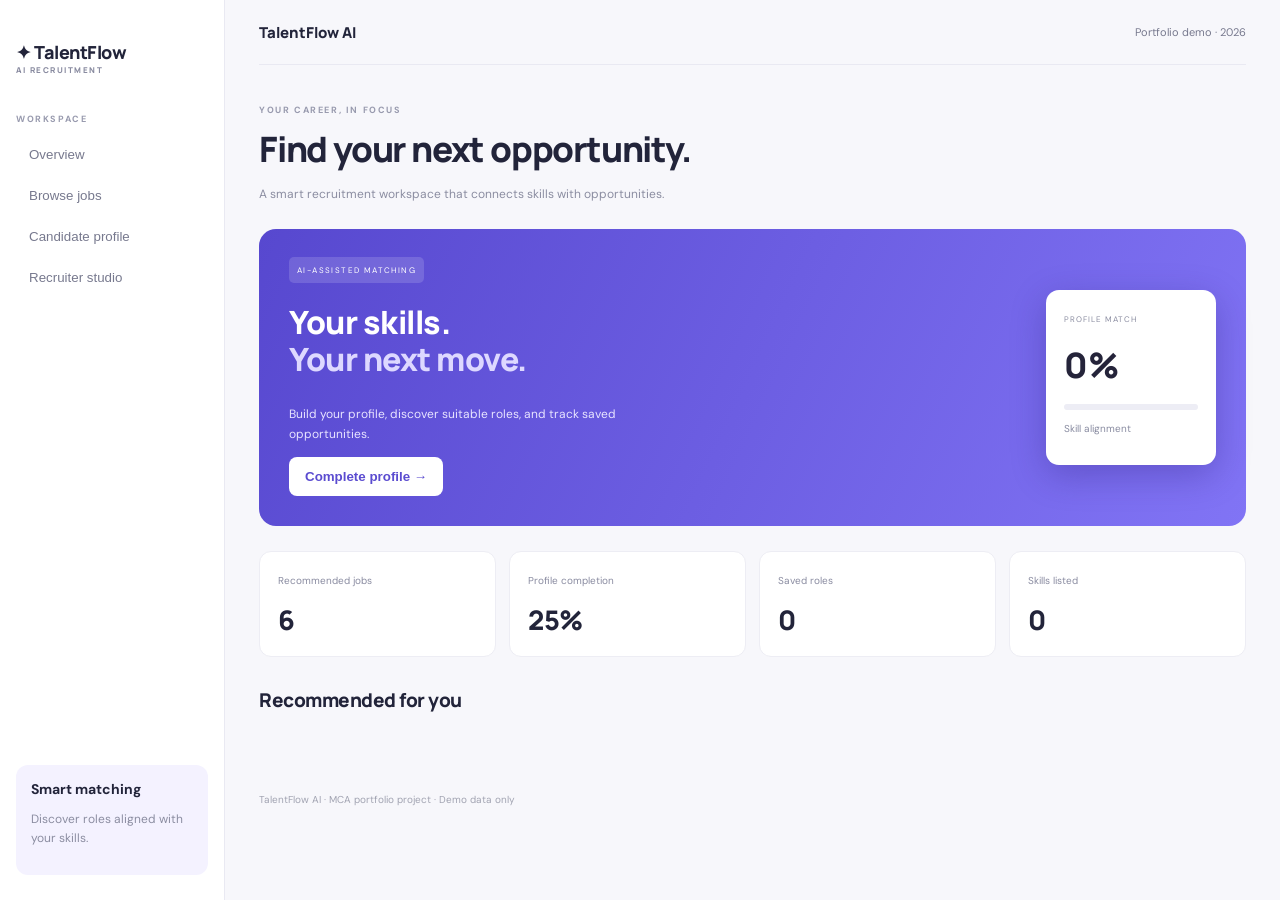
==== index.html @ c7f5d152 "Add files via upload" ====
<!doctype html><html lang="en"><head><meta charset="utf-8"><meta name="viewport" content="width=device-width,initial-scale=1"><title>TalentFlow AI | Recruitment</title><link rel="stylesheet" href="style.css"></head><body><aside><h2>✦ TalentFlow <small>AI RECRUITMENT</small></h2><p class="label">WORKSPACE</p><button data-tab="home">Overview</button><button data-tab="jobs">Browse jobs</button><button data-tab="profile">Candidate profile</button><button data-tab="recruiter">Recruiter studio</button><div class="tip"><b>Smart matching</b><p>Discover roles aligned with your skills.</p></div></aside><main><header><b>TalentFlow AI</b><span>Portfolio demo · 2026</span></header><section id="home" class="tab active"><p class="eyebrow">YOUR CAREER, IN FOCUS</p><h1>Find your next opportunity.</h1><p class="muted">A smart recruitment workspace that connects skills with opportunities.</p><div class="hero"><div><span class="pill">AI-ASSISTED MATCHING</span><h2>Your skills.<br><em>Your next move.</em></h2><p>Build your profile, discover suitable roles, and track saved opportunities.</p><button class="white" data-jump="profile">Complete profile →</button></div><div class="score"><small>PROFILE MATCH</small><strong id="heroScore">0%</strong><div class="bar"><i id="heroBar"></i></div><p>Skill alignment</p></div></div><div class="stats"><article><small>Recommended jobs</small><h2 id="statJobs">6</h2></article><article><small>Profile completion</small><h2 id="statProfile">25%</h2></article><article><small>Saved roles</small><h2 id="statSaved">0</h2></article><article><small>Skills listed</small><h2 id="statSkills">0</h2></article></div><h2>Recommended for you</h2><div id="homeJobs" class="jobs"></div></section><section id="jobs" class="tab"><p class="eyebrow">OPPORTUNITIES</p><h1>Browse jobs</h1><input id="search" placeholder="Search job title, company or skill"><div id="allJobs" class="jobs"></div></section><section id="profile" class="tab"><p class="eyebrow">YOUR CAREER STORY</p><h1>Candidate profile</h1><div class="columns"><form id="profileForm" class="panel"><label>Full name<input id="name" value="Pranshu" required></label><label>Email<input id="email" type="email" placeholder="you@example.com"></label><label>Target role<select id="role"><option>Data Analyst</option><option>Software Developer</option><option>AI / ML Engineer</option><option>Full Stack Developer</option></select></label><label>Experience level<select id="exp"><option>Fresher</option><option>Internship experience</option><option>1–2 years</option></select></label><label>Skills (comma-separated)<textarea id="skills" rows="4" placeholder="Python, SQL, JavaScript, React"></textarea></label><div class="chips"><button type="button" data-skill="Python">+ Python</button><button type="button" data-skill="SQL">+ SQL</button><button type="button" data-skill="JavaScript">+ JavaScript</button><button type="button" data-skill="React">+ React</button><button type="button" data-skill="Machine Learning">+ Machine Learning</button></div><label>Resume file (optional)<input id="resume" type="file" accept=".txt,.pdf,.doc,.docx"></label><p class="muted">TXT files can be scanned locally for skills. PDF/DOC files can be selected, but enter skills manually in this demo.</p><button class="primary">Save profile</button></form><div class="panel"><div class="avatar">P</div><h2 id="previewName">Pranshu</h2><p id="previewRole" class="muted">Data Analyst · Fresher</p><h3>Profile completion</h3><div class="bar"><i id="profileBar"></i></div><p id="completion">25% complete</p><h3>Detected skills</h3><div id="skillTags" class="tags">No skills added yet</div><p class="notice">Tip: list only skills you can confidently discuss in an interview.</p></div></div></section><section id="recruiter" class="tab"><p class="eyebrow">EMPLOYER WORKSPACE</p><h1>Recruiter studio</h1><div class="columns"><form id="jobForm" class="panel"><h2>Post a demo role</h2><label>Job title<input id="newTitle" required placeholder="Junior Data Analyst"></label><label>Company<input id="newCompany" required placeholder="Example Technologies"></label><label>Type<select id="newType"><option>Full-time</option><option>Internship</option><option>Remote</option></select></label><label>Required skills<input id="newSkills" required placeholder="Python, SQL, Excel"></label><label>Description<textarea id="newDesc" rows="3"></textarea></label><button class="primary">Publish role</button></form><div class="panel"><h2>Posted demo roles</h2><div id="posted">No custom roles yet.</div><p class="notice">Demo only: matching uses skill overlap and does not make real hiring decisions.</p></div></div></section><footer>TalentFlow AI · MCA portfolio project · Demo data only</footer></main><div id="toast"></div><script src="app.js"></script></body></html>
---- style.css ----
@import url('https://fonts.googleapis.com/css2?family=DM+Sans:wght@400;500;600;700&family=Manrope:wght@600;700;800&display=swap');*{box-sizing:border-box}body{margin:0;background:#f7f7fb;color:#22243a;font:14px 'DM Sans',sans-serif;display:flex}aside{width:225px;background:white;border-right:1px solid #e9e9f2;min-height:100vh;padding:25px 16px;position:fixed}aside h2{font:800 18px Manrope}aside small{display:block;color:#898ba0;font-size:8px;letter-spacing:1.5px}aside button{width:100%;text-align:left;border:0;background:transparent;padding:13px;border-radius:9px;color:#77798e;cursor:pointer}aside button:hover,aside button.active{background:#efedff;color:#6354df}.label,.eyebrow{font-size:9px;letter-spacing:1.6px;font-weight:700;color:#989aae}.label{margin-top:38px}.tip{position:absolute;bottom:25px;left:16px;right:16px;padding:15px;background:#f4f2ff;border-radius:12px}.tip p,.muted{color:#8b8da1;font-size:12px;line-height:1.6}main{margin-left:225px;width:calc(100% - 225px);padding:0 34px}header{height:65px;display:flex;align-items:center;justify-content:space-between;border-bottom:1px solid #e9e9f2;color:#77798e;font-size:11px}header b{color:#22243a;font:800 15px Manrope}.tab{display:none;padding-top:30px}.tab.active{display:block}h1{font:800 clamp(25px,3vw,35px) Manrope;letter-spacing:-1.2px;margin:9px 0}h2{font:800 19px Manrope;letter-spacing:-.5px}h3{font-size:13px}.hero{margin:25px 0;background:linear-gradient(115deg,#5748cf,#8174f5);color:white;border-radius:17px;padding:30px;min-height:220px;display:flex;justify-content:space-between;align-items:center;gap:20px}.hero h2{font-size:32px;line-height:1.15}.hero em{font-style:normal;color:#ddd8ff}.hero p{font-size:12px;line-height:1.7;max-width:350px;color:#e8e4ff}.pill{font-size:8px;letter-spacing:1.4px;background:#ffffff25;padding:8px;border-radius:5px}.white,.primary{border:0;border-radius:8px;padding:12px 16px;font-weight:700;cursor:pointer}.white{color:#5b4cd0;background:white}.primary{background:#6555e5;color:white}.score{background:white;color:#25243a;border-radius:13px;padding:18px;min-width:170px;box-shadow:0 10px 35px #30208055}.score small{font-size:8px;color:#8b8da1;letter-spacing:1px}.score strong{display:block;font:800 35px Manrope;margin:15px 0}.bar{height:6px;background:#ededf5;border-radius:10px;overflow:hidden}.bar i{display:block;width:0;height:100%;background:linear-gradient(90deg,#7567ed,#35c99a);transition:width .2s}.score p{color:#888ba0;font-size:10px}.stats{display:grid;grid-template-columns:repeat(4,1fr);gap:13px;margin:20px 0 30px}.stats article,.panel{background:white;border:1px solid #ededf4;border-radius:12px;padding:18px}.stats small{font-size:10px;color:#898ba0}.stats h2{font-size:27px;margin:13px 0 0}.jobs{display:grid;gap:12px;margin:15px 0 30px}.job{background:white;border:1px solid #ededf4;border-radius:12px;padding:16px;display:flex;gap:12px;align-items:flex-start}.logo{width:38px;height:38px;border-radius:10px;background:#efedff;color:#6656df;display:grid;place-items:center;font-weight:800;font-size:17px;flex-shrink:0}.jobbody{flex:1}.job h3{margin:2px 0 5px}.job p{margin:0;color:#898ba0;font-size:10px}.tags,.chips{display:flex;flex-wrap:wrap;gap:6px;margin-top:10px}.tags span{font-size:9px;background:#f0efff;color:#6555d8;padding:6px 8px;border-radius:5px}.job button{border:1px solid #dedbf9;background:white;color:#6555d8;border-radius:7px;padding:8px;font-size:10px;font-weight:700}.match{background:#e4fbf2;color:#159b70;padding:6px 8px;border-radius:6px;font-size:9px;font-weight:700;white-space:nowrap}.columns{display:grid;grid-template-columns:1.2fr .8fr;gap:16px;align-items:start}.panel label{display:block;font-size:11px;font-weight:600;color:#77798e;margin-bottom:14px}.panel input,.panel select,.panel textarea,#search{display:block;width:100%;border:1px solid #e5e5ef;background:white;border-radius:8px;padding:12px;margin-top:7px;font:11px 'DM Sans';color:#25243a}.chips button{border:1px solid #e4e1fa;color:#6555d8;background:#faf9ff;border-radius:20px;padding:7px 9px;font-size:9px}.avatar{margin:auto;width:58px;height:58px;border-radius:18px;background:#f0c8df;color:#743b65;display:grid;place-items:center;font:800 22px Manrope}.panel:has(.avatar){text-align:center}.panel:has(.avatar) h2{margin-bottom:4px}.notice{padding:12px;background:#f6f5ff;border-radius:8px;color:#83859b;font-size:10px;line-height:1.6}.pageheading{margin-bottom:20px}#search{margin:20px 0;max-width:600px}footer{padding:35px 0 20px;color:#a1a3b1;font-size:10px}#toast{position:fixed;bottom:20px;left:50%;transform:translateX(-50%);background:#22243a;color:white;padding:12px 18px;border-radius:8px;display:none;font-size:12px}@media(max-width:760px){body{display:block}aside{position:static;width:100%;min-height:0;padding:12px;display:flex;align-items:center;gap:5px;overflow:auto;border-right:0;border-bottom:1px solid #e9e9f2}aside h2{font-size:13px;min-width:130px;margin:0}aside h2 small,.label,.tip{display:none}aside button{width:auto;white-space:nowrap;font-size:10px;padding:10px}main{margin:0;width:100%;padding:0 14px}header{height:50px}.hero{padding:20px;align-items:flex-start;flex-direction:column}.hero h2{font-size:28px}.score{width:100%}.stats{grid-template-columns:1fr 1fr;gap:8px}.stats article{padding:13px}.stats h2{font-size:23px}.columns{grid-template-columns:1fr}.job{padding:12px;gap:8px}.match{font-size:8px}.job button{padding:7px}.tab{padding-top:22px}}
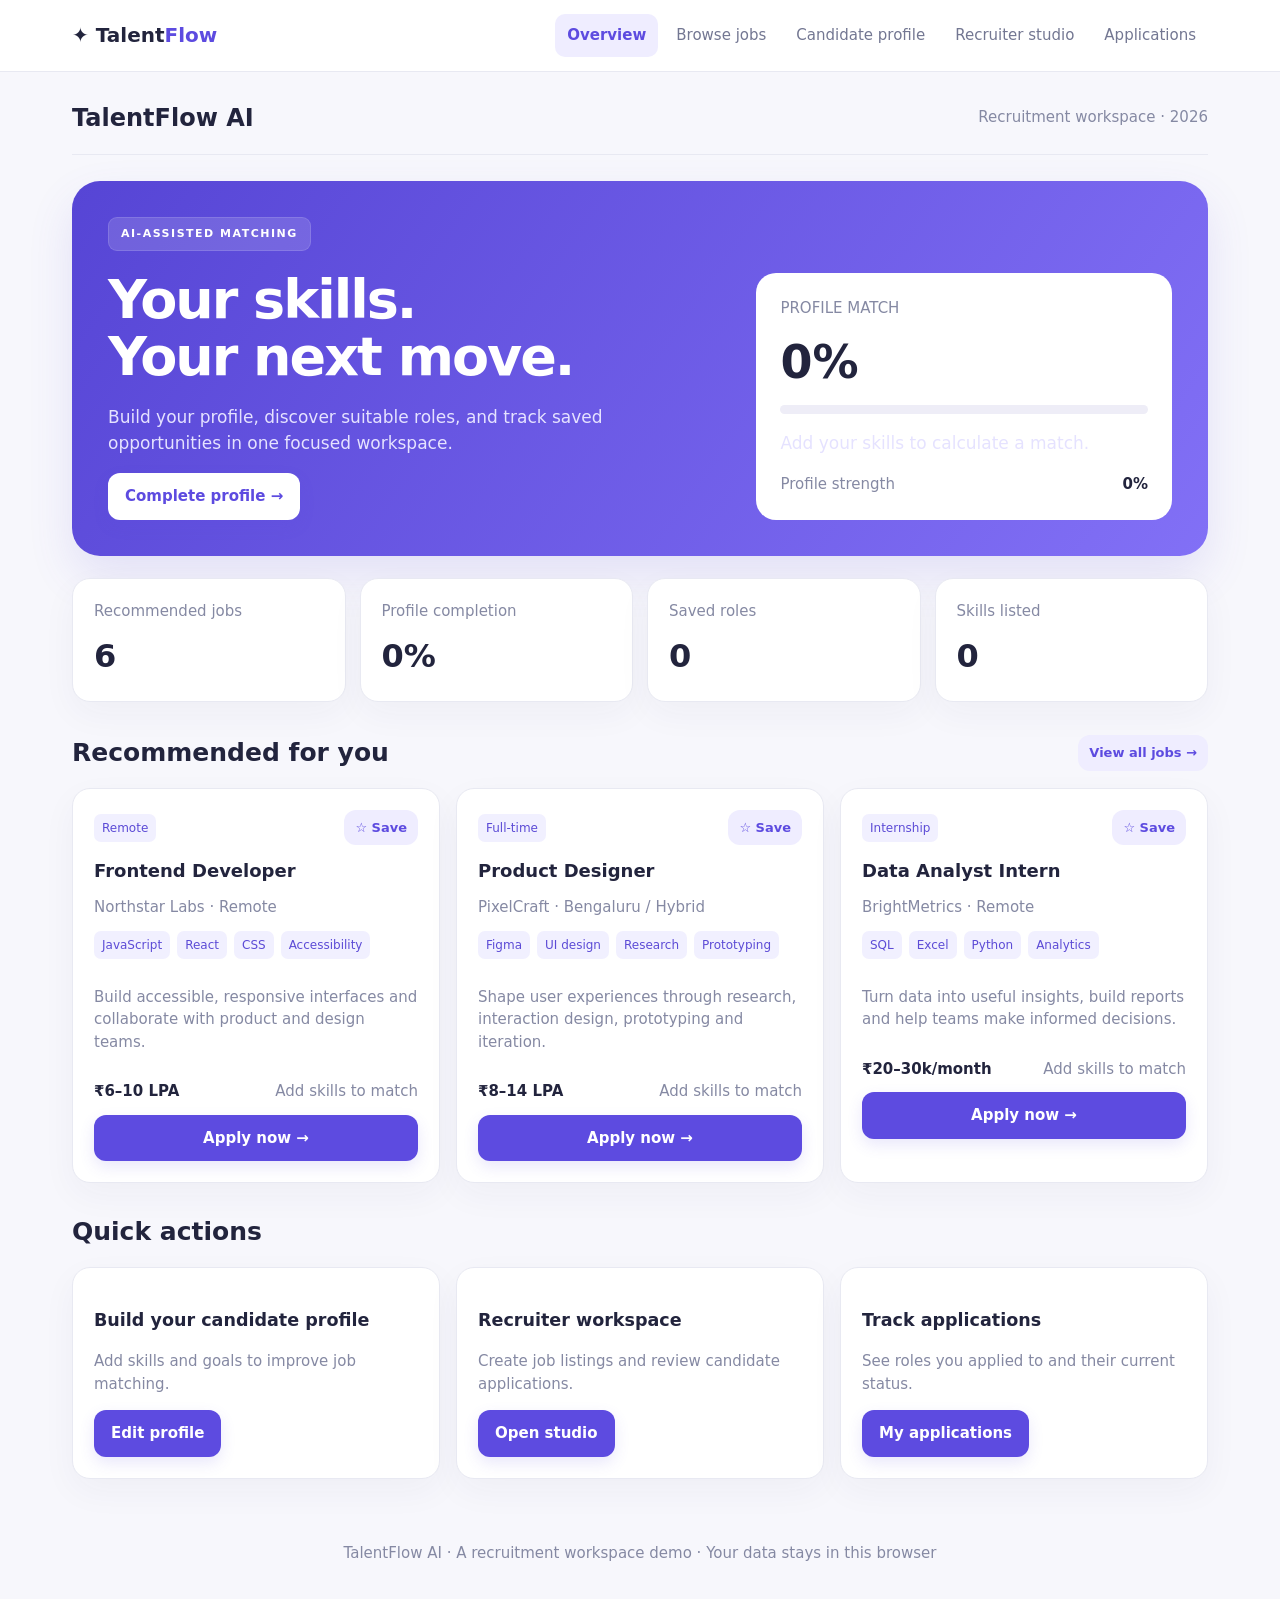
==== commit 3a4d476a: "Add files via upload" ====
--- a/index.html
+++ b/index.html
@@ -1 +1,61 @@
-<!doctype html><html lang="en"><head><meta charset="utf-8"><meta name="viewport" content="width=device-width,initial-scale=1"><title>TalentFlow AI | Recruitment</title><link rel="stylesheet" href="style.css"></head><body><aside><h2>✦ TalentFlow <small>AI RECRUITMENT</small></h2><p class="label">WORKSPACE</p><button data-tab="home">Overview</button><button data-tab="jobs">Browse jobs</button><button data-tab="profile">Candidate profile</button><button data-tab="recruiter">Recruiter studio</button><div class="tip"><b>Smart matching</b><p>Discover roles aligned with your skills.</p></div></aside><main><header><b>TalentFlow AI</b><span>Portfolio demo · 2026</span></header><section id="home" class="tab active"><p class="eyebrow">YOUR CAREER, IN FOCUS</p><h1>Find your next opportunity.</h1><p class="muted">A smart recruitment workspace that connects skills with opportunities.</p><div class="hero"><div><span class="pill">AI-ASSISTED MATCHING</span><h2>Your skills.<br><em>Your next move.</em></h2><p>Build your profile, discover suitable roles, and track saved opportunities.</p><button class="white" data-jump="profile">Complete profile →</button></div><div class="score"><small>PROFILE MATCH</small><strong id="heroScore">0%</strong><div class="bar"><i id="heroBar"></i></div><p>Skill alignment</p></div></div><div class="stats"><article><small>Recommended jobs</small><h2 id="statJobs">6</h2></article><article><small>Profile completion</small><h2 id="statProfile">25%</h2></article><article><small>Saved roles</small><h2 id="statSaved">0</h2></article><article><small>Skills listed</small><h2 id="statSkills">0</h2></article></div><h2>Recommended for you</h2><div id="homeJobs" class="jobs"></div></section><section id="jobs" class="tab"><p class="eyebrow">OPPORTUNITIES</p><h1>Browse jobs</h1><input id="search" placeholder="Search job title, company or skill"><div id="allJobs" class="jobs"></div></section><section id="profile" class="tab"><p class="eyebrow">YOUR CAREER STORY</p><h1>Candidate profile</h1><div class="columns"><form id="profileForm" class="panel"><label>Full name<input id="name" value="Pranshu" required></label><label>Email<input id="email" type="email" placeholder="you@example.com"></label><label>Target role<select id="role"><option>Data Analyst</option><option>Software Developer</option><option>AI / ML Engineer</option><option>Full Stack Developer</option></select></label><label>Experience level<select id="exp"><option>Fresher</option><option>Internship experience</option><option>1–2 years</option></select></label><label>Skills (comma-separated)<textarea id="skills" rows="4" placeholder="Python, SQL, JavaScript, React"></textarea></label><div class="chips"><button type="button" data-skill="Python">+ Python</button><button type="button" data-skill="SQL">+ SQL</button><button type="button" data-skill="JavaScript">+ JavaScript</button><button type="button" data-skill="React">+ React</button><button type="button" data-skill="Machine Learning">+ Machine Learning</button></div><label>Resume file (optional)<input id="resume" type="file" accept=".txt,.pdf,.doc,.docx"></label><p class="muted">TXT files can be scanned locally for skills. PDF/DOC files can be selected, but enter skills manually in this demo.</p><button class="primary">Save profile</button></form><div class="panel"><div class="avatar">P</div><h2 id="previewName">Pranshu</h2><p id="previewRole" class="muted">Data Analyst · Fresher</p><h3>Profile completion</h3><div class="bar"><i id="profileBar"></i></div><p id="completion">25% complete</p><h3>Detected skills</h3><div id="skillTags" class="tags">No skills added yet</div><p class="notice">Tip: list only skills you can confidently discuss in an interview.</p></div></div></section><section id="recruiter" class="tab"><p class="eyebrow">EMPLOYER WORKSPACE</p><h1>Recruiter studio</h1><div class="columns"><form id="jobForm" class="panel"><h2>Post a demo role</h2><label>Job title<input id="newTitle" required placeholder="Junior Data Analyst"></label><label>Company<input id="newCompany" required placeholder="Example Technologies"></label><label>Type<select id="newType"><option>Full-time</option><option>Internship</option><option>Remote</option></select></label><label>Required skills<input id="newSkills" required placeholder="Python, SQL, Excel"></label><label>Description<textarea id="newDesc" rows="3"></textarea></label><button class="primary">Publish role</button></form><div class="panel"><h2>Posted demo roles</h2><div id="posted">No custom roles yet.</div><p class="notice">Demo only: matching uses skill overlap and does not make real hiring decisions.</p></div></div></section><footer>TalentFlow AI · MCA portfolio project · Demo data only</footer></main><div id="toast"></div><script src="app.js"></script></body></html>+<!doctype html>
+<html lang="en">
+<head>
+<meta charset="utf-8"><meta name="viewport" content="width=device-width,initial-scale=1">
+<title>TalentFlow AI — Recruitment Workspace</title>
+<style>
+:root{--ink:#22243d;--muted:#8589a3;--line:#e8e9f2;--bg:#f7f7fc;--purple:#5d4be0;--purple2:#7b68f2;--white:#fff;--green:#168765;--shadow:0 12px 35px #2924540b}
+*{box-sizing:border-box}body{margin:0;font:15px/1.5 Inter,ui-sans-serif,system-ui,-apple-system,Segoe UI,Roboto,sans-serif;background:var(--bg);color:var(--ink)}button,input,textarea,select{font:inherit}button{cursor:pointer;border:0}.top{position:sticky;top:0;z-index:5;background:#ffffffed;backdrop-filter:blur(12px);border-bottom:1px solid var(--line)}.nav{max-width:1180px;margin:auto;padding:14px 22px;display:flex;align-items:center;gap:22px;justify-content:space-between}.brand{font-weight:850;font-size:20px;white-space:nowrap}.brand span{color:var(--purple)}.links{display:flex;gap:6px;flex-wrap:wrap}.nav button,.tab{background:transparent;color:#737792;padding:10px 12px;border-radius:10px}.nav button.active,.nav button:hover,.tab.active{background:#efedff;color:var(--purple);font-weight:700}.wrap{max-width:1180px;margin:28px auto;padding:0 22px}.mast{display:flex;align-items:center;justify-content:space-between;border-bottom:1px solid var(--line);padding-bottom:18px;margin-bottom:26px}.mast h2{margin:0;font-size:24px}.muted{color:var(--muted)}.eyebrow{text-transform:uppercase;letter-spacing:2px;font-weight:800;font-size:12px;color:#aaaac1}.hero{background:linear-gradient(125deg,#5645d5,#8270f6);color:white;border-radius:28px;padding:36px;display:grid;grid-template-columns:1.2fr .8fr;gap:25px;box-shadow:0 20px 45px #6354d322}.hero h1{font-size:clamp(34px,5vw,54px);letter-spacing:-2px;line-height:1.06;margin:20px 0}.hero p{font-size:17px;color:#e5e2ff;max-width:570px}.pill{display:inline-block;background:#ffffff25;border:1px solid #ffffff20;border-radius:9px;padding:8px 12px;font-size:11px;letter-spacing:1.5px;font-weight:800}.btn{background:var(--purple);color:white;padding:12px 17px;border-radius:12px;font-weight:750;box-shadow:0 6px 15px #5d4be022}.btn.light{background:white;color:var(--purple)}.btn.ghost{background:#efedff;color:var(--purple);box-shadow:none}.btn.danger{background:#fff0f0;color:#b92c45;box-shadow:none}.btn.small{padding:8px 11px;font-size:13px}.match{background:white;color:var(--ink);border-radius:20px;padding:24px;align-self:end}.match strong{display:block;font-size:46px;margin:8px 0}.bar{height:9px;background:#eeedf7;border-radius:10px;overflow:hidden}.bar span{display:block;height:100%;background:linear-gradient(90deg,var(--purple),#9e8cff);width:0%;transition:width .3s}.stats{display:grid;grid-template-columns:repeat(4,1fr);gap:14px;margin:22px 0 32px}.stat,.card{background:white;border:1px solid var(--line);border-radius:18px;padding:21px;box-shadow:var(--shadow)}.stat .num{font-size:32px;font-weight:850;margin-top:10px}.sectionhead{display:flex;align-items:center;justify-content:space-between;gap:12px;margin:30px 0 16px}.sectionhead h2{margin:0;font-size:25px}.grid{display:grid;grid-template-columns:repeat(3,minmax(0,1fr));gap:16px}.job{display:flex;flex-direction:column;gap:12px}.job h3{margin:0;font-size:18px}.tags{display:flex;flex-wrap:wrap;gap:7px}.tag{font-size:12px;background:#f1f0ff;color:#5c4bd6;border-radius:7px;padding:5px 8px}.row{display:flex;gap:10px;align-items:center;flex-wrap:wrap}.between{justify-content:space-between}.searchbar{display:flex;gap:10px;margin:16px 0}.field{width:100%;border:1px solid #dedfec;background:white;border-radius:11px;padding:12px 13px;color:var(--ink);outline:none}.field:focus{border-color:var(--purple);box-shadow:0 0 0 3px #5d4be018}textarea.field{min-height:95px;resize:vertical}.formgrid{display:grid;grid-template-columns:repeat(2,minmax(0,1fr));gap:14px}.formitem label{display:block;font-size:13px;font-weight:750;margin-bottom:6px}.full{grid-column:1/-1}.hide{display:none!important}.notice{padding:12px 15px;background:#effaf6;color:#137554;border-radius:11px;margin:12px 0}.empty{padding:28px;text-align:center;color:var(--muted);background:white;border:1px dashed #d8d8e8;border-radius:15px}.candidate{display:flex;align-items:center;gap:14px}.avatar{width:46px;height:46px;border-radius:14px;background:#ece9ff;color:var(--purple);display:grid;place-items:center;font-weight:850;font-size:19px}.footer{padding:35px 20px;text-align:center;color:var(--muted)}.mobilemenu{display:none}
+@media(max-width:850px){.hero{grid-template-columns:1fr;padding:25px}.stats{grid-template-columns:repeat(2,1fr)}.grid{grid-template-columns:repeat(2,minmax(0,1fr))}.nav{align-items:flex-start;flex-direction:column;gap:8px}.links{width:100%;overflow:auto;flex-wrap:nowrap}.links button{white-space:nowrap}.wrap{padding:0 15px;margin:20px auto}.mast h2{font-size:20px}}
+@media(max-width:560px){.grid{grid-template-columns:1fr}.stats{gap:10px}.stat{padding:16px}.stat .num{font-size:27px}.hero h1{font-size:38px}.formgrid{grid-template-columns:1fr}.full{grid-column:auto}.mast{align-items:flex-start;gap:8px;flex-direction:column}.searchbar{flex-direction:column}.nav{padding:12px 15px}}
+</style>
+</head>
+<body>
+<header class="top"><nav class="nav"><div class="brand">✦ Talent<span>Flow</span></div><div class="links" id="navlinks">
+<button class="active" data-page="overview">Overview</button><button data-page="jobs">Browse jobs</button><button data-page="profile">Candidate profile</button><button data-page="recruiter">Recruiter studio</button><button data-page="applications">Applications <span id="appcount"></span></button>
+</div></nav></header>
+<main class="wrap">
+<div class="mast"><h2>TalentFlow AI</h2><div class="muted">Recruitment workspace · 2026</div></div>
+<section id="overview" class="page">
+<div class="hero"><div><span class="pill">AI-ASSISTED MATCHING</span><h1>Your skills.<br> Your next move.</h1><p>Build your profile, discover suitable roles, and track saved opportunities in one focused workspace.</p><button class="btn light" data-go="profile">Complete profile →</button></div><div class="match"><span class="muted">PROFILE MATCH</span><strong id="matchnum">0%</strong><div class="bar"><span id="matchbar"></span></div><p class="muted" id="matchtext">Add your skills to calculate a match.</p><div class="row between"><span class="muted">Profile strength</span><b id="strength">0%</b></div></div></div>
+<div class="stats"><div class="stat"><div class="muted">Recommended jobs</div><div class="num" id="jobstat">0</div></div><div class="stat"><div class="muted">Profile completion</div><div class="num" id="completion">0%</div></div><div class="stat"><div class="muted">Saved roles</div><div class="num" id="savedstat">0</div></div><div class="stat"><div class="muted">Skills listed</div><div class="num" id="skillstat">0</div></div></div>
+<div class="sectionhead"><h2>Recommended for you</h2><button class="btn ghost small" data-go="jobs">View all jobs →</button></div><div class="grid" id="recommended"></div>
+<div class="sectionhead"><h2>Quick actions</h2></div><div class="grid"><div class="card"><h3>Build your candidate profile</h3><p class="muted">Add skills and goals to improve job matching.</p><button class="btn" data-go="profile">Edit profile</button></div><div class="card"><h3>Recruiter workspace</h3><p class="muted">Create job listings and review candidate applications.</p><button class="btn" data-go="recruiter">Open studio</button></div><div class="card"><h3>Track applications</h3><p class="muted">See roles you applied to and their current status.</p><button class="btn" data-go="applications">My applications</button></div></div>
+</section>
+<section id="jobs" class="page hide"><div class="sectionhead"><div><div class="eyebrow">Explore opportunities</div><h2>Browse jobs</h2></div><span class="muted" id="jobcount"></span></div><div class="searchbar"><input class="field" id="jobsearch" placeholder="Search title, company or skill…"><select class="field" id="jobtype"><option value="">All work types</option><option>Full-time</option><option>Contract</option><option>Internship</option><option>Remote</option></select><select class="field" id="joblevel"><option value="">All levels</option><option>Entry</option><option>Mid-level</option><option>Senior</option></select></div><div class="grid" id="joblist"></div></section>
+<section id="profile" class="page hide"><div class="sectionhead"><div><div class="eyebrow">Your next move starts here</div><h2>Candidate profile</h2></div><span class="tag" id="profilebadge">Draft profile</span></div><div id="profilesaved" class="notice hide">Profile saved on this device.</div><div class="card"><form id="profileform" class="formgrid"><div class="formitem"><label for="pname">Full name</label><input class="field" id="pname" placeholder="Your name"></div><div class="formitem"><label for="pemail">Email</label><input class="field" id="pemail" type="email" placeholder="you@example.com"></div><div class="formitem"><label for="ptitle">Professional headline</label><input class="field" id="ptitle" placeholder="e.g. Frontend Developer"></div><div class="formitem"><label for="plocation">Preferred location</label><input class="field" id="plocation" placeholder="Remote, Delhi, etc."></div><div class="formitem full"><label for="pskills">Skills (comma-separated)</label><input class="field" id="pskills" placeholder="JavaScript, React, UI design"></div><div class="formitem"><label for="pexperience">Experience level</label><select class="field" id="pexperience"><option value="">Choose level</option><option>Entry</option><option>Mid-level</option><option>Senior</option></select></div><div class="formitem"><label for="pgoal">Target role</label><input class="field" id="pgoal" placeholder="e.g. Product Designer"></div><div class="formitem full"><label for="pbio">About you</label><textarea class="field" id="pbio" placeholder="Summarize your experience and what you want to do next."></textarea></div><div class="full row"><button class="btn" type="submit">Save profile</button><button class="btn ghost" type="button" id="clearprofile">Clear fields</button></div></form></div><div class="card" style="margin-top:16px"><h3>Matching insights</h3><p class="muted">Matching is calculated locally from the skills and job descriptions in this demo. It is not an external AI model.</p><div id="insights" class="tags"></div></div></section>
+<section id="recruiter" class="page hide"><div class="sectionhead"><div><div class="eyebrow">Hiring workspace</div><h2>Recruiter studio</h2></div><span class="tag">Local demo mode</span></div><div class="grid" style="grid-template-columns:repeat(auto-fit,minmax(280px,1fr))"><div class="card"><h3>Create a job listing</h3><form id="jobform" class="formgrid"><div class="formitem full"><label for="jtitle">Job title</label><input class="field" id="jtitle" required placeholder="e.g. UX Designer"></div><div class="formitem"><label for="jcompany">Company</label><input class="field" id="jcompany" required placeholder="Company name"></div><div class="formitem"><label for="jlocation">Location</label><input class="field" id="jlocation" placeholder="Remote / city"></div><div class="formitem"><label for="jtype">Work type</label><select class="field" id="jtype"><option>Full-time</option><option>Contract</option><option>Internship</option><option>Remote</option></select></div><div class="formitem"><label for="jlevel">Level</label><select class="field" id="jlevel"><option>Entry</option><option>Mid-level</option><option>Senior</option></select></div><div class="formitem full"><label for="jskills">Required skills</label><input class="field" id="jskills" placeholder="React, CSS, communication"></div><div class="formitem full"><label for="jdesc">Description</label><textarea class="field" id="jdesc" placeholder="Responsibilities and requirements"></textarea></div><div class="full"><button class="btn" type="submit">Publish job</button></div></form></div><div class="card"><h3>Recruiter overview</h3><div class="stats" style="grid-template-columns:repeat(2,1fr)"><div><div class="muted">Listings</div><div class="num" id="recruitjobs">0</div></div><div><div class="muted">Applications</div><div class="num" id="recruitapps">0</div></div></div><p class="muted">Listings and applications are stored in this browser only. Connect a secure backend before using real candidate data.</p><button class="btn ghost" data-go="applications">Review applications →</button></div></div><div class="sectionhead"><h2>Your listings</h2></div><div id="myjobs" class="grid"></div></section>
+<section id="applications" class="page hide"><div class="sectionhead"><div><div class="eyebrow">Your activity</div><h2>Applications</h2></div><span class="muted" id="applicationcount"></span></div><div id="applicationlist"></div></section>
+</main><footer class="footer">TalentFlow AI · A recruitment workspace demo · Your data stays in this browser</footer>
+<script>
+const seedJobs=[
+{id:"seed1",title:"Frontend Developer",company:"Northstar Labs",location:"Remote",type:"Remote",level:"Entry",skills:["JavaScript","React","CSS","Accessibility"],desc:"Build accessible, responsive interfaces and collaborate with product and design teams.",salary:"₹6–10 LPA"},
+{id:"seed2",title:"Product Designer",company:"PixelCraft",location:"Bengaluru / Hybrid",type:"Full-time",level:"Mid-level",skills:["Figma","UI design","Research","Prototyping"],desc:"Shape user experiences through research, interaction design, prototyping and iteration.",salary:"₹8–14 LPA"},
+{id:"seed3",title:"Data Analyst Intern",company:"BrightMetrics",location:"Remote",type:"Internship",level:"Entry",skills:["SQL","Excel","Python","Analytics"],desc:"Turn data into useful insights, build reports and help teams make informed decisions.",salary:"₹20–30k/month"},
+{id:"seed4",title:"AI Product Engineer",company:"Orbit Systems",location:"Delhi / Hybrid",type:"Full-time",level:"Mid-level",skills:["Python","APIs","LLMs","JavaScript"],desc:"Develop reliable AI-powered product features and integrate model APIs into web applications.",salary:"₹12–20 LPA"},
+{id:"seed5",title:"Talent Acquisition Associate",company:"PeopleFirst",location:"Noida",type:"Full-time",level:"Entry",skills:["Recruitment","Communication","Sourcing","Organization"],desc:"Coordinate hiring pipelines, source candidates and create a thoughtful candidate experience.",salary:"₹4–7 LPA"},
+{id:"seed6",title:"UX Researcher",company:"Human Loop",location:"Remote",type:"Contract",level:"Senior",skills:["Research","Interviews","Usability","Synthesis"],desc:"Plan user studies, identify needs and translate findings into product recommendations.",salary:"₹1,500–2,500/day"}];
+const get=(k,f)=>{try{return JSON.parse(localStorage.getItem("tf_"+k))??f}catch{return f}};
+const put=(k,v)=>localStorage.setItem("tf_"+k,JSON.stringify(v));
+let jobs=get("jobs",seedJobs), saved=get("saved",[]), apps=get("apps",[]), profile=get("profile",{});
+const $=id=>document.getElementById(id); const esc=s=>String(s??"").replace(/[&<>"']/g,c=>({"&":"&amp;","<":"&lt;",">":"&gt;",'"':"&quot;","'":"&#39;"}[c]));
+function skills(){return String(profile.skills||"").split(",").map(x=>x.trim().toLowerCase()).filter(Boolean)}
+function score(job){let sk=skills();if(!sk.length)return 0;let terms=[...job.skills,job.title,job.desc].join(" ").toLowerCase();return Math.round(sk.filter(s=>terms.includes(s)).length/sk.length*100)}
+function completion(){let fields=["name","email","headline","location","skills","experience","goal","bio"];return Math.round(fields.filter(k=>String(profile[k]||"").trim()).length/fields.length*100)}
+function card(j){let isSaved=saved.includes(j.id),s=score(j);return `<article class="card job"><div class="row between"><span class="tag">${esc(j.type)}</span><button class="btn ghost small" data-save="${esc(j.id)}">${isSaved?"★ Saved":"☆ Save"}</button></div><h3>${esc(j.title)}</h3><div class="muted">${esc(j.company)} · ${esc(j.location||"Location flexible")}</div><div class="tags">${(j.skills||[]).slice(0,4).map(x=>`<span class="tag">${esc(x)}</span>`).join("")}</div><p class="muted">${esc(j.desc||"Opportunity to grow and make an impact.")}</p><div class="row between"><b>${esc(j.salary||"Salary not listed")}</b><span class="muted">${s? s+"% skill match":"Add skills to match"}</span></div><button class="btn" data-apply="${esc(j.id)}" ${apps.some(a=>a.jobId===j.id)?"disabled":""}>${apps.some(a=>a.jobId===j.id)?"Applied ✓":"Apply now →"}</button></article>`}
+function renderJobs(){let q=($("jobsearch")?.value||"").toLowerCase(),t=$("jobtype")?.value||"",l=$("joblevel")?.value||"";let list=jobs.filter(j=>(`${j.title} ${j.company} ${j.skills.join(" ")} ${j.desc||""}`).toLowerCase().includes(q)&&(!t||j.type===t)&&(!l||j.level===l));$("jobcount").textContent=`${list.length} opportunities`; $("joblist").innerHTML=list.length?list.map(card).join(""):'<div class="empty full">No jobs match these filters. Try a broader search.</div>';bindActions($("joblist"))}
+function renderOverview(){let sorted=[...jobs].sort((a,b)=>score(b)-score(a));$("recommended").innerHTML=sorted.slice(0,3).map(card).join("");bindActions($("recommended"));$("jobstat").textContent=jobs.length;$("savedstat").textContent=saved.length;$("skillstat").textContent=skills().length;$("completion").textContent=completion()+"%";let m=sorted.length?Math.round(sorted.reduce((a,j)=>a+score(j),0)/sorted.length):0;$("matchnum").textContent=m+"%";$("matchbar").style.width=m+"%";$("strength").textContent=completion()+"%";$("matchtext").textContent=skills().length?`${m}% average skill overlap across current listings.`:"Add your skills to calculate a match.";renderInsights();renderRecruiter()}
+function renderInsights(){let hits=jobs.flatMap(j=>j.skills).filter(s=>skills().includes(s.toLowerCase()));$("insights").innerHTML=skills().length?(hits.length?`<span class="tag">Matching skills: ${esc([...new Set(hits)].join(", "))}</span>`:'<span class="tag">No exact skill matches yet — review job requirements.</span>'):'<span class="muted">Add skills to see matching insights.</span>'}
+function renderRecruiter(){let mine=jobs.filter(j=>!String(j.id).startsWith("seed"));$("recruitjobs").textContent=mine.length;$("recruitapps").textContent=apps.length;$("myjobs").innerHTML=mine.length?mine.map(j=>`<div class="card"><h3>${esc(j.title)}</h3><p class="muted">${esc(j.company)} · ${esc(j.type)}</p><div class="tags">${(j.skills||[]).map(s=>`<span class="tag">${esc(s)}</span>`).join("")}</div><button class="btn danger small" data-delete="${esc(j.id)}" style="margin-top:12px">Delete listing</button></div>`).join(""):'<div class="empty">You have not published any listings yet.</div>';bindActions($("myjobs"))}
+function renderApps(){ $("appcount").textContent=apps.length?`(${apps.length})`:"";$("applicationcount").textContent=`${apps.length} application${apps.length===1?"":"s"}`;$("applicationlist").innerHTML=apps.length?apps.map(a=>{let j=jobs.find(x=>x.id===a.jobId)||{title:a.title,company:a.company};return `<div class="card row between" style="margin-bottom:12px"><div><h3>${esc(j.title)}</h3><div class="muted">${esc(j.company)} · Applied ${esc(a.date)}</div><span class="tag">${esc(a.status)}</span></div><button class="btn ghost small" data-withdraw="${esc(a.jobId)}">Withdraw</button></div>`}).join(""):'<div class="empty">No applications yet. Browse jobs and apply to a role to track it here.</div>';bindActions($("applicationlist"))}
+function bindActions(root){if(!root)return;root.querySelectorAll("[data-go]").forEach(b=>b.onclick=()=>show(b.dataset.go));root.querySelectorAll("[data-save]").forEach(b=>b.onclick=()=>{let id=b.dataset.save;saved=saved.includes(id)?saved.filter(x=>x!==id):[...saved,id];put("saved",saved);renderAll()});root.querySelectorAll("[data-apply]").forEach(b=>b.onclick=()=>{let j=jobs.find(x=>x.id===b.dataset.apply);if(!j)return;if(!profile.name||!profile.email){show("profile");alert("Please add your name and email to your profile before applying.");return}apps.push({jobId:j.id,title:j.title,company:j.company,date:new Date().toLocaleDateString(),status:"Submitted"});put("apps",apps);renderAll();alert("Application saved in this browser demo.")});root.querySelectorAll("[data-delete]").forEach(b=>b.onclick=()=>{if(confirm("Delete this job listing?")){jobs=jobs.filter(j=>j.id!==b.dataset.delete);put("jobs",jobs);renderAll()}});root.querySelectorAll("[data-withdraw]").forEach(b=>b.onclick=()=>{apps=apps.filter(a=>a.jobId!==b.dataset.withdraw);put("apps",apps);renderAll()})}
+function show(page){document.querySelectorAll(".page").forEach(p=>p.classList.toggle("hide",p.id!==page));document.querySelectorAll("#navlinks button").forEach(b=>b.classList.toggle("active",b.dataset.page===page));if(page==="jobs")renderJobs();if(page==="applications")renderApps();window.scrollTo({top:0,behavior:"smooth"})}
+document.querySelectorAll("#navlinks button").forEach(b=>b.onclick=()=>show(b.dataset.page));document.querySelectorAll("[data-go]").forEach(b=>b.onclick=()=>show(b.dataset.go));
+function loadProfile(){let map={pname:"name",pemail:"email",ptitle:"headline",plocation:"location",pskills:"skills",pexperience:"experience",pgoal:"goal",pbio:"bio"};Object.entries(map).forEach(([id,k])=>$(id).value=profile[k]||"")}
+$("profileform").onsubmit=e=>{e.preventDefault();profile={name:$("pname").value.trim(),email:$("pemail").value.trim(),headline:$("ptitle").value.trim(),location:$("plocation").value.trim(),skills:$("pskills").value.trim(),experience:$("pexperience").value,goal:$("pgoal").value.trim(),bio:$("pbio").value.trim()};put("profile",profile);$("profilesaved").classList.remove("hide");$("profilebadge").textContent=profile.name||"Draft profile";renderAll();setTimeout(()=>$("profilesaved").classList.add("hide"),3000)};
+$("clearprofile").onclick=()=>{if(confirm("Clear profile fields?")){profile={};put("profile",profile);loadProfile();renderAll()}};
+$("jobform").onsubmit=e=>{e.preventDefault();let j={id:"custom_"+Date.now(),title:$("jtitle").value.trim(),company:$("jcompany").value.trim(),location:$("jlocation").value.trim()||"Flexible",type:$("jtype").value,level:$("jlevel").value,skills:$("jskills").value.split(",").map(x=>x.trim()).filter(Boolean),desc:$("jdesc").value.trim(),salary:"Contact for salary"};jobs.unshift(j);put("jobs",jobs);e.target.reset();renderAll();alert("Job listing published in this browser demo.");};
+$("jobsearch").addEventListener("input",renderJobs);$("jobtype").addEventListener("change",renderJobs);$("joblevel").addEventListener("change",renderJobs);
+function renderAll(){renderOverview();renderJobs();renderApps()}
+loadProfile();renderAll();
+</script></body></html>
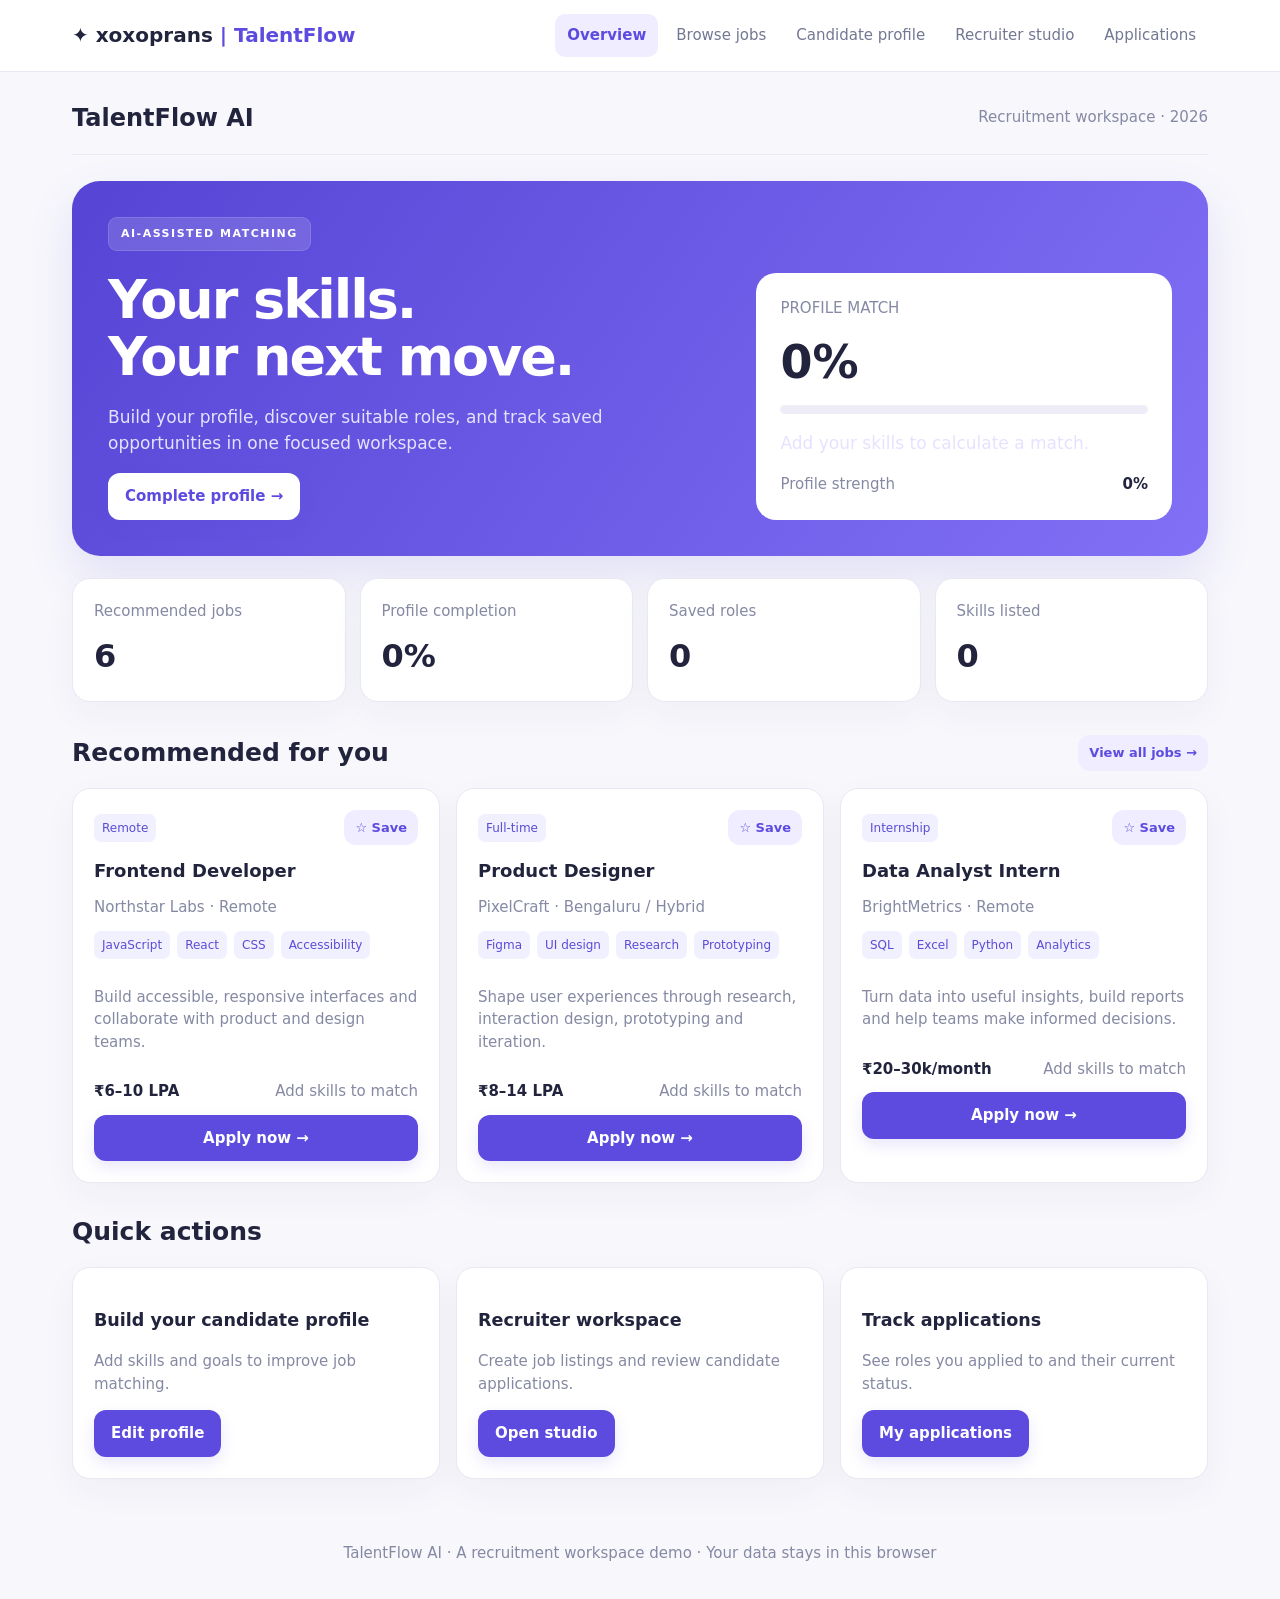
==== commit 4f929fe5: "Update header branding in index.html" ====
--- a/index.html
+++ b/index.html
@@ -11,7 +11,7 @@
 </style>
 </head>
 <body>
-<header class="top"><nav class="nav"><div class="brand">✦ Talent<span>Flow</span></div><div class="links" id="navlinks">
+<header class="top"><nav class="nav"><div class="brand">✦ xoxoprans <span>| TalentFlow</span></div><div class="links" id="navlinks">
 <button class="active" data-page="overview">Overview</button><button data-page="jobs">Browse jobs</button><button data-page="profile">Candidate profile</button><button data-page="recruiter">Recruiter studio</button><button data-page="applications">Applications <span id="appcount"></span></button>
 </div></nav></header>
 <main class="wrap">
@@ -37,7 +37,7 @@
 {id:"seed6",title:"UX Researcher",company:"Human Loop",location:"Remote",type:"Contract",level:"Senior",skills:["Research","Interviews","Usability","Synthesis"],desc:"Plan user studies, identify needs and translate findings into product recommendations.",salary:"₹1,500–2,500/day"}];
 const get=(k,f)=>{try{return JSON.parse(localStorage.getItem("tf_"+k))??f}catch{return f}};
 const put=(k,v)=>localStorage.setItem("tf_"+k,JSON.stringify(v));
-let jobs=get("jobs",seedJobs), saved=get("saved",[]), apps=get("apps",[]), profile=get("profile",{});
+let jobs=get("jobs",seedJobs), saved=get("saved",[]), apps=get("apps",[]), profile=get("profile",{}); 
 const $=id=>document.getElementById(id); const esc=s=>String(s??"").replace(/[&<>"']/g,c=>({"&":"&amp;","<":"&lt;",">":"&gt;",'"':"&quot;","'":"&#39;"}[c]));
 function skills(){return String(profile.skills||"").split(",").map(x=>x.trim().toLowerCase()).filter(Boolean)}
 function score(job){let sk=skills();if(!sk.length)return 0;let terms=[...job.skills,job.title,job.desc].join(" ").toLowerCase();return Math.round(sk.filter(s=>terms.includes(s)).length/sk.length*100)}
@@ -58,4 +58,4 @@
 $("jobsearch").addEventListener("input",renderJobs);$("jobtype").addEventListener("change",renderJobs);$("joblevel").addEventListener("change",renderJobs);
 function renderAll(){renderOverview();renderJobs();renderApps()}
 loadProfile();renderAll();
-</script></body></html>+</script></body></html>
